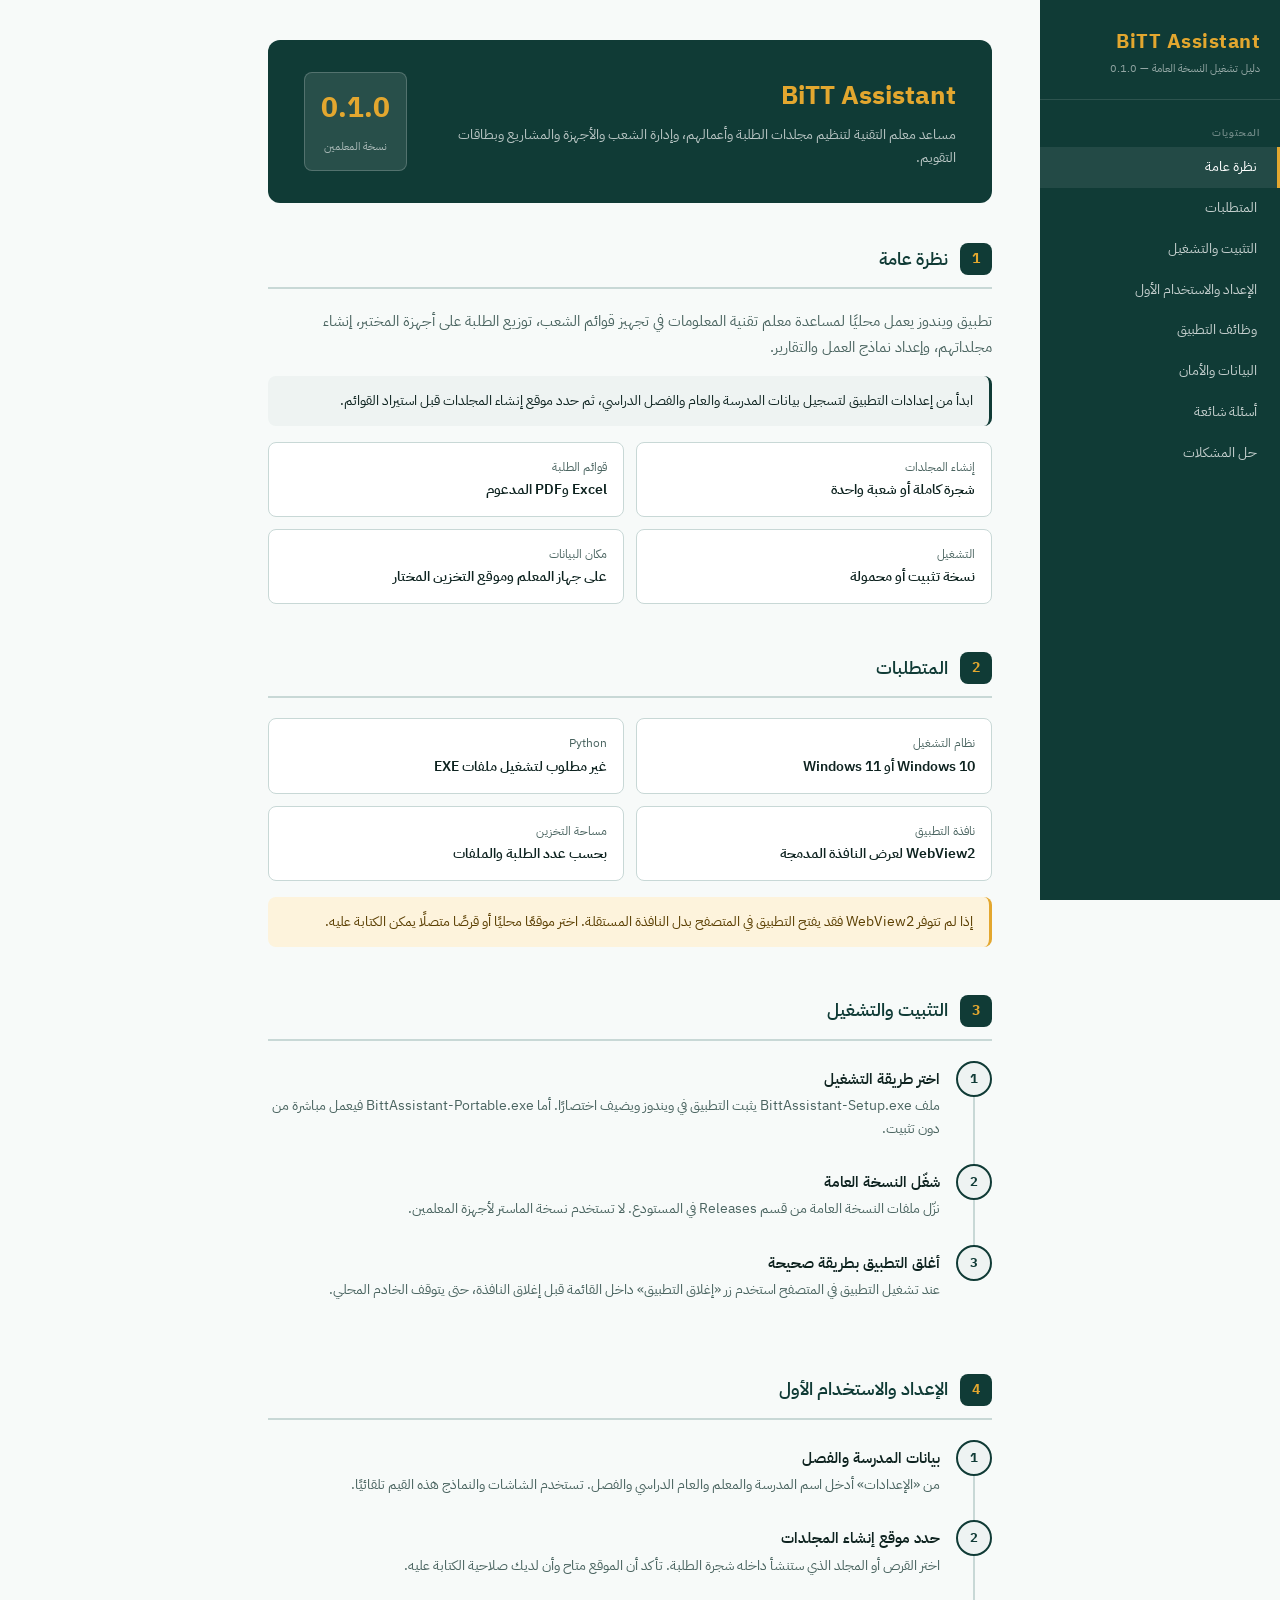
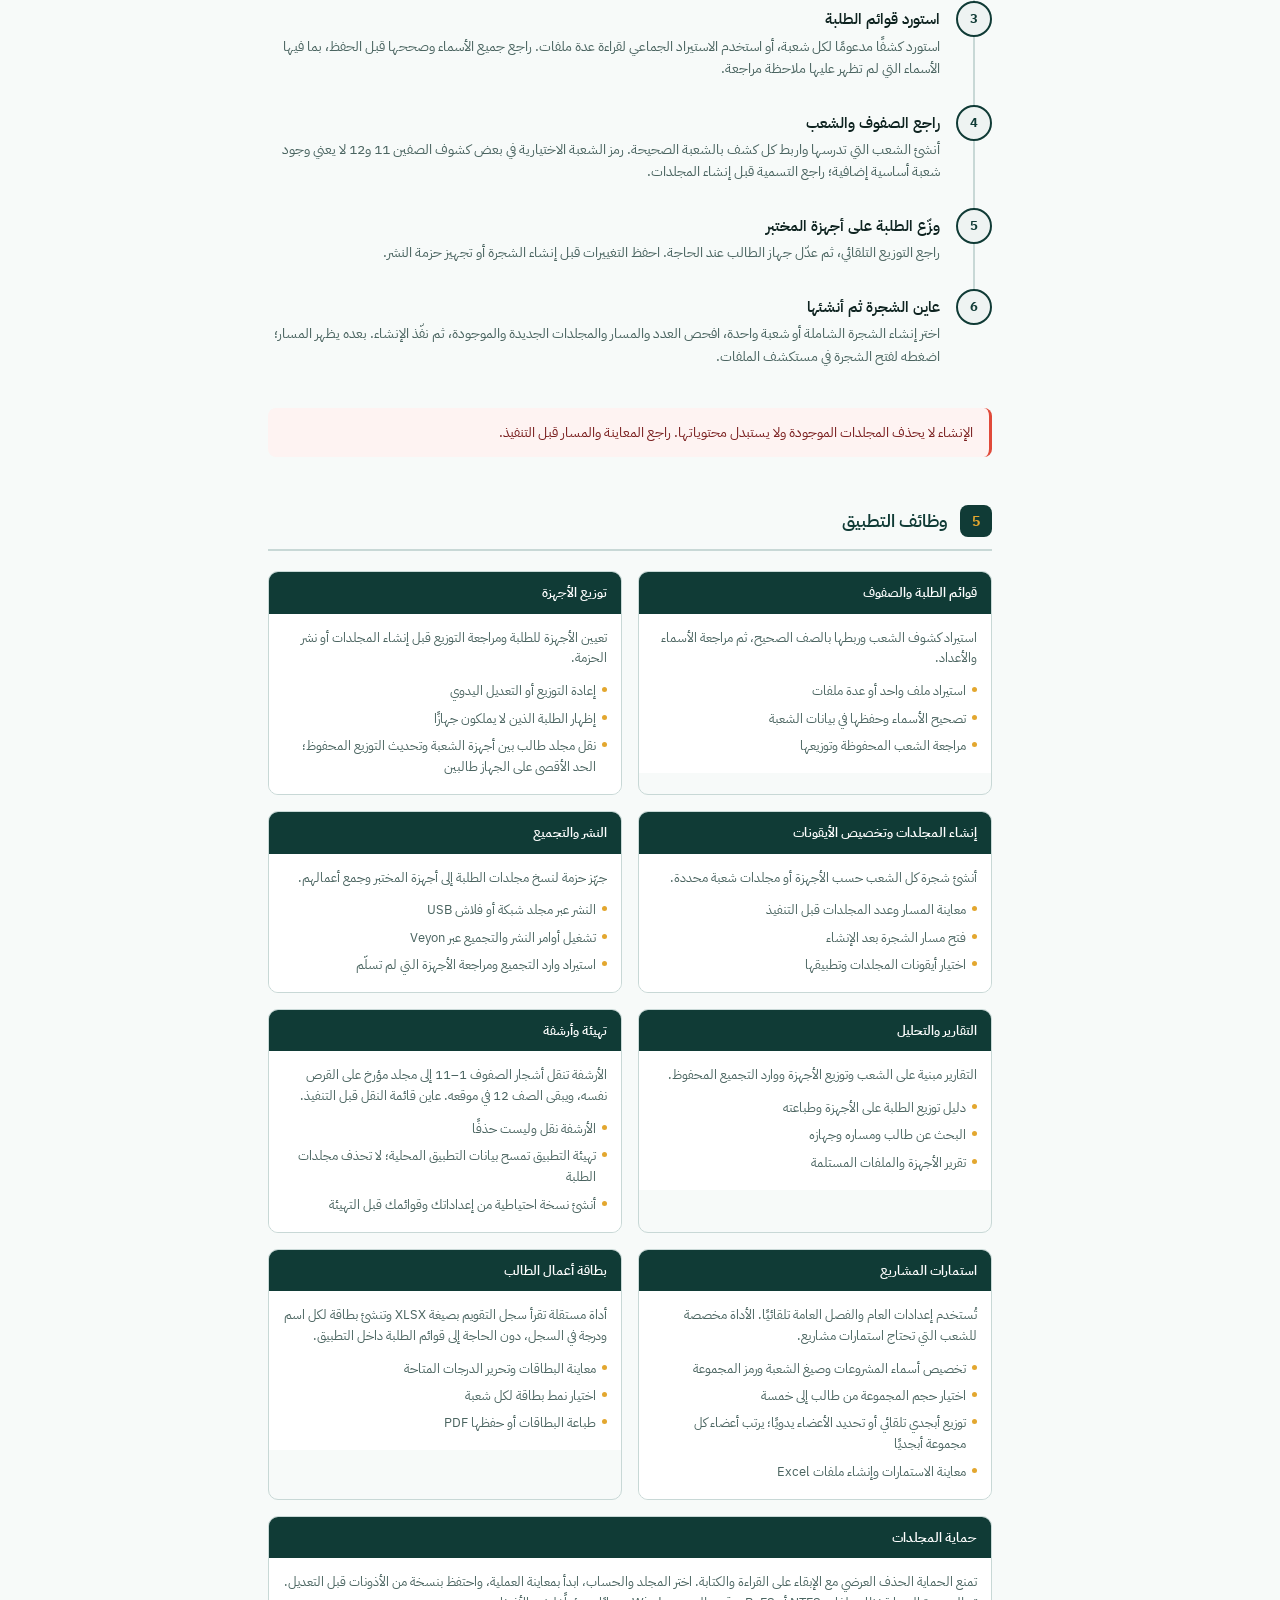
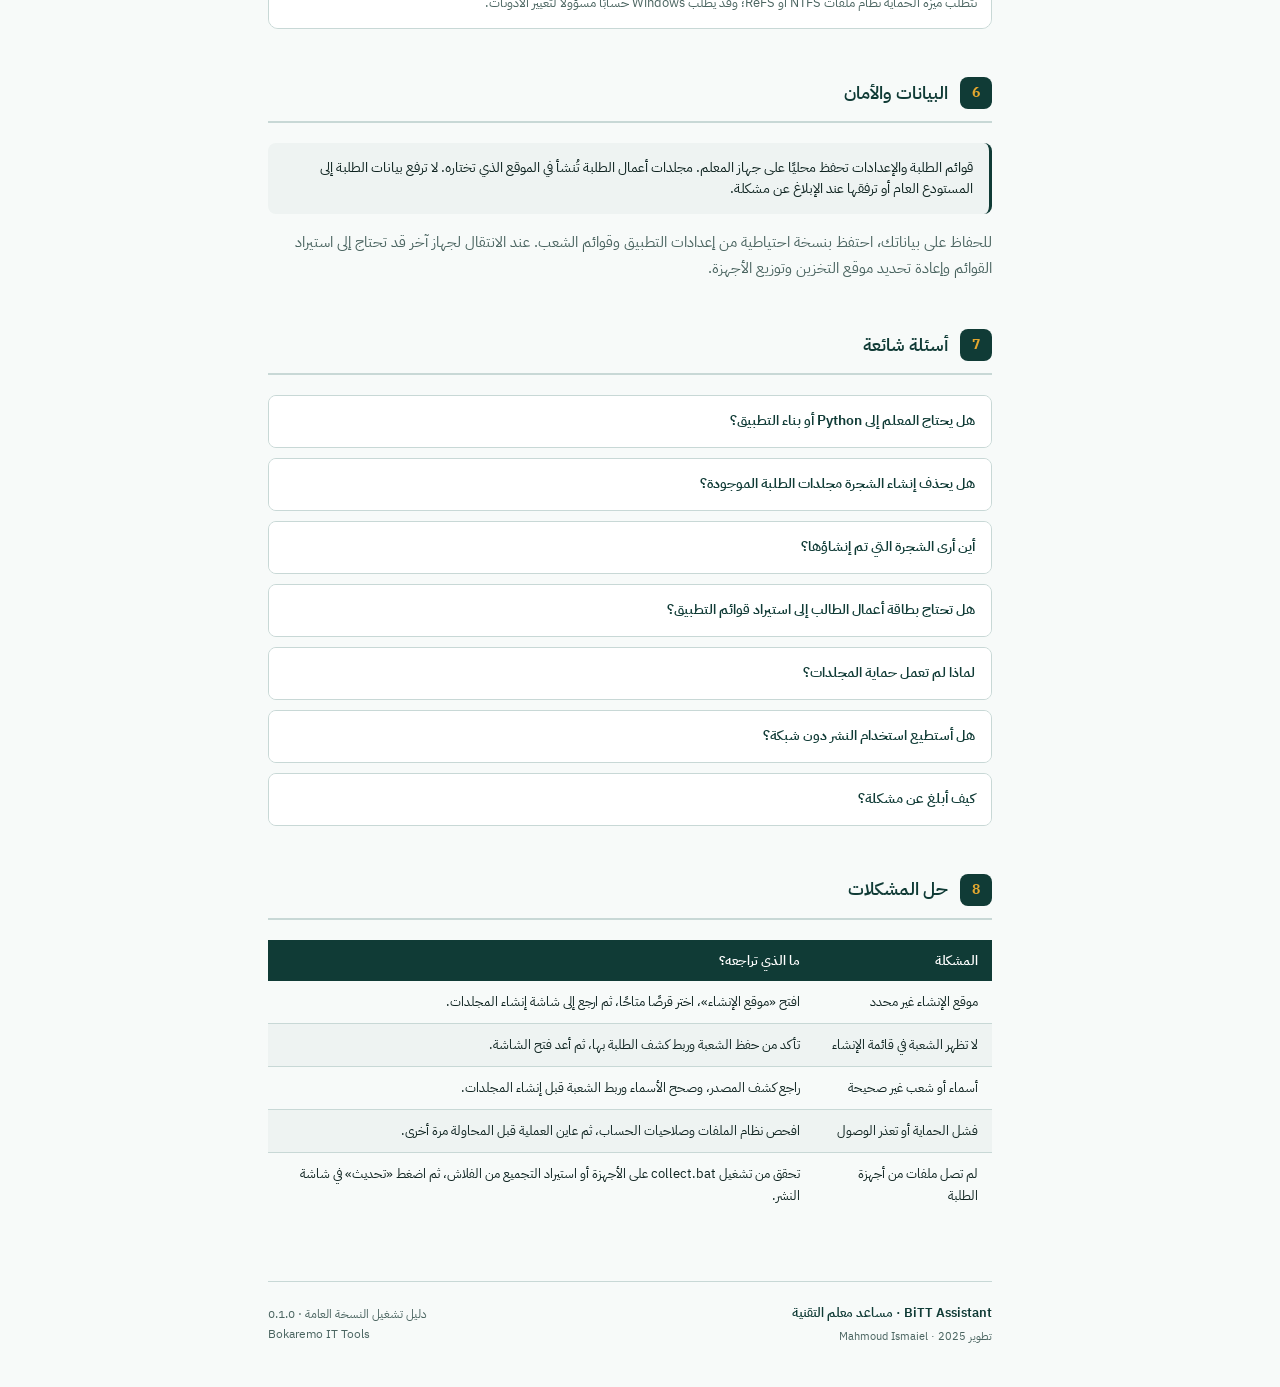
==== index.html @ 94a295fc "Add files via upload" ====
<!DOCTYPE html>
<html lang="ar" dir="rtl">
<head>
<meta charset="UTF-8">
<meta name="viewport" content="width=device-width, initial-scale=1.0">
<title>دليل تشغيل BiTT Assistant</title>
<link rel="preconnect" href="https://fonts.googleapis.com">
<link href="https://fonts.googleapis.com/css2?family=IBM+Plex+Sans+Arabic:wght@300;400;500;600;700&display=swap" rel="stylesheet">
<style>
  :root {
    --green: #103B36;
    --gold: #E3A72F;
    --green-light: #1a5249;
    --green-muted: #5A7872;
    --green-bg: #EEF3F2;
    --gold-light: #FDF3DC;
    --white: #FFFFFF;
    --text: #0E2320;
    --text-muted: #4A6460;
    --border: #C8D8D6;
  }

  * { box-sizing: border-box; margin: 0; padding: 0; }

  body {
    font-family: 'IBM Plex Sans Arabic', sans-serif;
    background: #F7FAF9;
    color: var(--text);
    font-size: 15px;
    line-height: 1.7;
  }

  /* ── PRINT ── */
  @media print {
    .sidebar { display: none; }
    .main { margin: 0; padding: 20px; }
    .section { page-break-inside: avoid; }
    a { color: inherit; text-decoration: none; }
  }

  /* ── LAYOUT ── */
  .layout {
    display: grid;
    grid-template-columns: 240px 1fr;
    min-height: 100vh;
  }

  /* ── SIDEBAR ── */
  .sidebar {
    background: var(--green);
    color: var(--white);
    position: sticky;
    top: 0;
    height: 100vh;
    overflow-y: auto;
    padding: 0 0 32px;
  }

  .sidebar-brand {
    padding: 24px 20px 20px;
    border-bottom: 1px solid rgba(255,255,255,0.12);
    margin-bottom: 8px;
  }

  .brand-name {
    font-size: 20px;
    font-weight: 700;
    color: var(--gold);
    letter-spacing: 0.5px;
  }

  .brand-sub {
    font-size: 11px;
    color: rgba(255,255,255,0.55);
    margin-top: 2px;
  }

  .nav-section-label {
    font-size: 10px;
    font-weight: 600;
    color: rgba(255,255,255,0.4);
    text-transform: uppercase;
    letter-spacing: 0.8px;
    padding: 16px 20px 6px;
  }

  .nav-link {
    display: flex;
    align-items: center;
    gap: 10px;
    padding: 9px 20px;
    color: rgba(255,255,255,0.75);
    text-decoration: none;
    font-size: 13.5px;
    transition: background 0.15s, color 0.15s;
    border-right: 3px solid transparent;
  }

  .nav-link:hover, .nav-link.active {
    background: rgba(255,255,255,0.08);
    color: var(--white);
    border-right-color: var(--gold);
  }

  .nav-link svg { opacity: 0.7; flex-shrink: 0; }
  .nav-link:hover svg, .nav-link.active svg { opacity: 1; }

  /* ── MAIN ── */
  .main {
    padding: 40px 48px;
    max-width: 820px;
  }

  /* ── HERO ── */
  .hero {
    background: var(--green);
    border-radius: 12px;
    padding: 32px 36px;
    color: var(--white);
    margin-bottom: 40px;
    display: grid;
    grid-template-columns: 1fr auto;
    gap: 24px;
    align-items: center;
  }

  .hero-title {
    font-size: 26px;
    font-weight: 700;
    color: var(--gold);
    margin-bottom: 6px;
  }

  .hero-sub {
    font-size: 14px;
    color: rgba(255,255,255,0.7);
    line-height: 1.6;
  }

  .hero-badge {
    background: rgba(255,255,255,0.1);
    border: 1px solid rgba(255,255,255,0.2);
    border-radius: 8px;
    padding: 12px 16px;
    text-align: center;
    white-space: nowrap;
  }

  .hero-badge-num {
    font-size: 28px;
    font-weight: 700;
    color: var(--gold);
    display: block;
  }

  .hero-badge-label {
    font-size: 11px;
    color: rgba(255,255,255,0.6);
  }

  /* ── SECTION ── */
  .section {
    margin-bottom: 48px;
  }

  .section-header {
    display: flex;
    align-items: center;
    gap: 12px;
    margin-bottom: 20px;
    padding-bottom: 12px;
    border-bottom: 2px solid var(--border);
  }

  .section-num {
    width: 32px;
    height: 32px;
    border-radius: 8px;
    background: var(--green);
    color: var(--gold);
    font-size: 14px;
    font-weight: 700;
    display: flex;
    align-items: center;
    justify-content: center;
    flex-shrink: 0;
  }

  .section-title {
    font-size: 18px;
    font-weight: 600;
    color: var(--green);
  }

  /* ── STEPS ── */
  .steps {
    display: flex;
    flex-direction: column;
    gap: 0;
  }

  .step {
    display: grid;
    grid-template-columns: 36px 1fr;
    gap: 0 16px;
    position: relative;
  }

  .step:not(:last-child) .step-line::after {
    content: '';
    position: absolute;
    top: 36px;
    right: 17px;
    width: 2px;
    height: calc(100% - 12px);
    background: var(--border);
  }

  .step-dot {
    width: 36px;
    height: 36px;
    border-radius: 50%;
    background: var(--green-bg);
    border: 2px solid var(--green);
    display: flex;
    align-items: center;
    justify-content: center;
    font-size: 13px;
    font-weight: 700;
    color: var(--green);
    flex-shrink: 0;
    position: relative;
    z-index: 1;
  }

  .step-line {
    position: relative;
  }

  .step-body {
    padding: 6px 0 24px;
  }

  .step-title {
    font-weight: 600;
    font-size: 14.5px;
    color: var(--text);
    margin-bottom: 4px;
  }

  .step-desc {
    font-size: 13.5px;
    color: var(--text-muted);
    line-height: 1.65;
  }

  /* ── NOTE / WARNING / TIP ── */
  .callout {
    display: flex;
    gap: 12px;
    padding: 14px 16px;
    border-radius: 8px;
    margin: 16px 0;
    font-size: 13.5px;
    line-height: 1.6;
  }

  .callout-tip {
    background: var(--gold-light);
    border-right: 3px solid var(--gold);
    color: #5a3e00;
  }

  .callout-warn {
    background: #FEF3F2;
    border-right: 3px solid #E04A3A;
    color: #7a1f1f;
  }

  .callout-info {
    background: var(--green-bg);
    border-right: 3px solid var(--green);
    color: var(--text);
  }

  .callout svg { flex-shrink: 0; margin-top: 2px; }

  /* ── SCREENS ── */
  .screens-grid {
    display: grid;
    grid-template-columns: 1fr 1fr;
    gap: 16px;
  }

  .screen-card {
    border: 1px solid var(--border);
    border-radius: 10px;
    overflow: hidden;
  }

  .screen-header {
    background: var(--green);
    padding: 10px 14px;
    display: flex;
    align-items: center;
    gap: 8px;
  }

  .screen-header-title {
    color: var(--white);
    font-size: 12.5px;
    font-weight: 600;
  }

  .screen-header svg { color: var(--gold); flex-shrink: 0; }

  .screen-body {
    padding: 14px;
    background: var(--white);
  }

  .screen-body p {
    font-size: 13px;
    color: var(--text-muted);
    line-height: 1.6;
  }

  .screen-body ul {
    list-style: none;
    padding: 0;
    margin-top: 8px;
  }

  .screen-body ul li {
    font-size: 12.5px;
    color: var(--text-muted);
    padding: 3px 0;
    display: flex;
    align-items: flex-start;
    gap: 6px;
  }

  .screen-body ul li::before {
    content: '';
    width: 5px;
    height: 5px;
    border-radius: 50%;
    background: var(--gold);
    flex-shrink: 0;
    margin-top: 7px;
  }

  /* ── REQUIREMENTS TABLE ── */
  .req-grid {
    display: grid;
    grid-template-columns: 1fr 1fr;
    gap: 12px;
  }

  .req-item {
    background: var(--white);
    border: 1px solid var(--border);
    border-radius: 8px;
    padding: 14px 16px;
    display: flex;
    gap: 12px;
    align-items: flex-start;
  }

  .req-icon {
    width: 36px;
    height: 36px;
    border-radius: 8px;
    background: var(--green-bg);
    display: flex;
    align-items: center;
    justify-content: center;
    flex-shrink: 0;
  }

  .req-icon svg { color: var(--green); }

  .req-label {
    font-size: 12px;
    color: var(--text-muted);
    margin-bottom: 2px;
  }

  .req-value {
    font-size: 13.5px;
    font-weight: 600;
    color: var(--text);
  }

  /* ── FAQ ── */
  .faq-item {
    border: 1px solid var(--border);
    border-radius: 8px;
    margin-bottom: 10px;
    overflow: hidden;
  }

  .faq-q {
    padding: 14px 16px;
    background: var(--white);
    font-weight: 600;
    font-size: 13.5px;
    color: var(--green);
    cursor: pointer;
    display: flex;
    align-items: center;
    justify-content: space-between;
    gap: 12px;
  }

  .faq-q:hover { background: var(--green-bg); }

  .faq-a {
    padding: 12px 16px 14px;
    background: var(--green-bg);
    font-size: 13px;
    color: var(--text-muted);
    line-height: 1.65;
    display: none;
  }

  .faq-item.open .faq-a { display: block; }

  .faq-item.open .faq-arrow { transform: rotate(90deg); }

  .faq-arrow {
    color: var(--green-muted);
    transition: transform 0.2s;
    flex-shrink: 0;
  }

  /* ── ERRORS TABLE ── */
  .errors-table {
    width: 100%;
    border-collapse: collapse;
    font-size: 13px;
  }

  .errors-table th {
    background: var(--green);
    color: var(--white);
    padding: 10px 14px;
    text-align: right;
    font-weight: 600;
    font-size: 12.5px;
  }

  .errors-table td {
    padding: 10px 14px;
    border-bottom: 1px solid var(--border);
    vertical-align: top;
  }

  .errors-table tr:last-child td { border-bottom: none; }
  .errors-table tr:nth-child(even) td { background: var(--green-bg); }

  .err-code {
    font-family: monospace;
    font-size: 12px;
    color: #c0392b;
    background: #fef0ee;
    padding: 2px 6px;
    border-radius: 4px;
    white-space: nowrap;
  }

  /* ── FOOTER ── */
  .page-footer {
    margin-top: 64px;
    padding-top: 20px;
    border-top: 1px solid var(--border);
    display: flex;
    align-items: center;
    justify-content: space-between;
    gap: 16px;
  }

  .footer-brand {
    font-size: 13px;
    font-weight: 600;
    color: var(--green);
  }

  .footer-meta {
    font-size: 11.5px;
    color: var(--text-muted);
    text-align: left;
  }

  /* ── RESPONSIVE ── */
  @media (max-width: 860px) {
    .layout { grid-template-columns: 1fr; }
    .sidebar { position: static; height: auto; }
    .main { padding: 24px 20px; }
    .screens-grid { grid-template-columns: 1fr; }
    .req-grid { grid-template-columns: 1fr; }
    .hero { grid-template-columns: 1fr; }
  }
</style>
<meta name="description" content="دليل معلم التقنية لتنظيم قوائم الطلبة ومجلداتهم وأعمالهم عبر BiTT Assistant.">
<meta property="og:type" content="website">
<meta property="og:title" content="BiTT Assistant | مساعد معلم التقنية">
<meta property="og:description" content="دليل المعلم التفاعلي لتجهيز القوائم والأجهزة ومجلدات الطلبة والتقارير.">
<meta property="og:url" content="https://bokaremo.github.io/BiTT-Assistant/">
<meta property="og:image" content="https://bokaremo.github.io/BiTT-Assistant/social-preview.jpg">
<meta property="og:image:width" content="1774">
<meta property="og:image:height" content="887">
<meta name="twitter:card" content="summary_large_image">
<meta name="twitter:title" content="BiTT Assistant | مساعد معلم التقنية">
<meta name="twitter:description" content="دليل المعلم التفاعلي لتجهيز القوائم والأجهزة ومجلدات الطلبة والتقارير.">
<meta name="twitter:image" content="https://bokaremo.github.io/BiTT-Assistant/social-preview.jpg">
</head>
<body>
<div class="layout">
  <aside class="sidebar">
    <div class="sidebar-brand">
      <div class="brand-name">BiTT Assistant</div>
      <div class="brand-sub">دليل تشغيل النسخة العامة — 0.1.0</div>
    </div>
    <div class="nav-section-label">المحتويات</div>
    <a class="nav-link active" href="#overview">نظرة عامة</a>
    <a class="nav-link" href="#requirements">المتطلبات</a>
    <a class="nav-link" href="#install">التثبيت والتشغيل</a>
    <a class="nav-link" href="#first-use">الإعداد والاستخدام الأول</a>
    <a class="nav-link" href="#screens">وظائف التطبيق</a>
    <a class="nav-link" href="#privacy">البيانات والأمان</a>
    <a class="nav-link" href="#faq">أسئلة شائعة</a>
    <a class="nav-link" href="#errors">حل المشكلات</a>
  </aside>
  <main class="main">
    <div class="hero">
      <div>
        <div class="hero-title">BiTT Assistant</div>
        <div class="hero-sub">مساعد معلم التقنية لتنظيم مجلدات الطلبة وأعمالهم، وإدارة الشعب والأجهزة والمشاريع وبطاقات التقويم.</div>
      </div>
      <div class="hero-badge"><span class="hero-badge-num">0.1.0</span><span class="hero-badge-label">نسخة المعلمين</span></div>
    </div>

    <section class="section" id="overview">
      <div class="section-header"><div class="section-num">1</div><h2 class="section-title">نظرة عامة</h2></div>
      <p style="color:var(--text-muted);margin-bottom:14px">تطبيق ويندوز يعمل محليًا لمساعدة معلم تقنية المعلومات في تجهيز قوائم الشعب، توزيع الطلبة على أجهزة المختبر، إنشاء مجلداتهم، وإعداد نماذج العمل والتقارير.</p>
      <div class="callout callout-info"><span>ابدأ من إعدادات التطبيق لتسجيل بيانات المدرسة والعام والفصل الدراسي، ثم حدد موقع إنشاء المجلدات قبل استيراد القوائم.</span></div>
      <div class="req-grid">
        <div class="req-item"><div><div class="req-label">إنشاء المجلدات</div><div class="req-value">شجرة كاملة أو شعبة واحدة</div></div></div>
        <div class="req-item"><div><div class="req-label">قوائم الطلبة</div><div class="req-value">Excel وPDF المدعوم</div></div></div>
        <div class="req-item"><div><div class="req-label">التشغيل</div><div class="req-value">نسخة تثبيت أو محمولة</div></div></div>
        <div class="req-item"><div><div class="req-label">مكان البيانات</div><div class="req-value">على جهاز المعلم وموقع التخزين المختار</div></div></div>
      </div>
    </section>

    <section class="section" id="requirements">
      <div class="section-header"><div class="section-num">2</div><h2 class="section-title">المتطلبات</h2></div>
      <div class="req-grid">
        <div class="req-item"><div><div class="req-label">نظام التشغيل</div><div class="req-value">Windows 10 أو Windows 11</div></div></div>
        <div class="req-item"><div><div class="req-label">Python</div><div class="req-value">غير مطلوب لتشغيل ملفات EXE</div></div></div>
        <div class="req-item"><div><div class="req-label">نافذة التطبيق</div><div class="req-value">WebView2 لعرض النافذة المدمجة</div></div></div>
        <div class="req-item"><div><div class="req-label">مساحة التخزين</div><div class="req-value">بحسب عدد الطلبة والملفات</div></div></div>
      </div>
      <div class="callout callout-tip"><span>إذا لم تتوفر WebView2 فقد يفتح التطبيق في المتصفح بدل النافذة المستقلة. اختر موقعًا محليًا أو قرصًا متصلًا يمكن الكتابة عليه.</span></div>
    </section>

    <section class="section" id="install">
      <div class="section-header"><div class="section-num">3</div><h2 class="section-title">التثبيت والتشغيل</h2></div>
      <div class="steps">
        <div class="step"><div class="step-line"><div class="step-dot">1</div></div><div class="step-body"><div class="step-title">اختر طريقة التشغيل</div><div class="step-desc">ملف BittAssistant-Setup.exe يثبت التطبيق في ويندوز ويضيف اختصارًا. أما BittAssistant-Portable.exe فيعمل مباشرة من دون تثبيت.</div></div></div>
        <div class="step"><div class="step-line"><div class="step-dot">2</div></div><div class="step-body"><div class="step-title">شغّل النسخة العامة</div><div class="step-desc">نزّل ملفات النسخة العامة من قسم Releases في المستودع. لا تستخدم نسخة الماستر لأجهزة المعلمين.</div></div></div>
        <div class="step"><div class="step-line"><div class="step-dot">3</div></div><div class="step-body"><div class="step-title">أغلق التطبيق بطريقة صحيحة</div><div class="step-desc">عند تشغيل التطبيق في المتصفح استخدم زر «إغلاق التطبيق» داخل القائمة قبل إغلاق النافذة، حتى يتوقف الخادم المحلي.</div></div></div>
      </div>
    </section>

    <section class="section" id="first-use">
      <div class="section-header"><div class="section-num">4</div><h2 class="section-title">الإعداد والاستخدام الأول</h2></div>
      <div class="steps">
        <div class="step"><div class="step-line"><div class="step-dot">1</div></div><div class="step-body"><div class="step-title">بيانات المدرسة والفصل</div><div class="step-desc">من «الإعدادات» أدخل اسم المدرسة والمعلم والعام الدراسي والفصل. تستخدم الشاشات والنماذج هذه القيم تلقائيًا.</div></div></div>
        <div class="step"><div class="step-line"><div class="step-dot">2</div></div><div class="step-body"><div class="step-title">حدد موقع إنشاء المجلدات</div><div class="step-desc">اختر القرص أو المجلد الذي ستنشأ داخله شجرة الطلبة. تأكد أن الموقع متاح وأن لديك صلاحية الكتابة عليه.</div></div></div>
        <div class="step"><div class="step-line"><div class="step-dot">3</div></div><div class="step-body"><div class="step-title">استورد قوائم الطلبة</div><div class="step-desc">استورد كشفًا مدعومًا لكل شعبة، أو استخدم الاستيراد الجماعي لقراءة عدة ملفات. راجع جميع الأسماء وصححها قبل الحفظ، بما فيها الأسماء التي لم تظهر عليها ملاحظة مراجعة.</div></div></div>
        <div class="step"><div class="step-line"><div class="step-dot">4</div></div><div class="step-body"><div class="step-title">راجع الصفوف والشعب</div><div class="step-desc">أنشئ الشعب التي تدرسها واربط كل كشف بالشعبة الصحيحة. رمز الشعبة الاختيارية في بعض كشوف الصفين 11 و12 لا يعني وجود شعبة أساسية إضافية؛ راجع التسمية قبل إنشاء المجلدات.</div></div></div>
        <div class="step"><div class="step-line"><div class="step-dot">5</div></div><div class="step-body"><div class="step-title">وزّع الطلبة على أجهزة المختبر</div><div class="step-desc">راجع التوزيع التلقائي، ثم عدّل جهاز الطالب عند الحاجة. احفظ التغييرات قبل إنشاء الشجرة أو تجهيز حزمة النشر.</div></div></div>
        <div class="step"><div class="step-line"><div class="step-dot">6</div></div><div class="step-body"><div class="step-title">عاين الشجرة ثم أنشئها</div><div class="step-desc">اختر إنشاء الشجرة الشاملة أو شعبة واحدة، افحص العدد والمسار والمجلدات الجديدة والموجودة، ثم نفّذ الإنشاء. بعده يظهر المسار؛ اضغطه لفتح الشجرة في مستكشف الملفات.</div></div></div>
      </div>
      <div class="callout callout-warn"><span>الإنشاء لا يحذف المجلدات الموجودة ولا يستبدل محتوياتها. راجع المعاينة والمسار قبل التنفيذ.</span></div>
    </section>

    <section class="section" id="screens">
      <div class="section-header"><div class="section-num">5</div><h2 class="section-title">وظائف التطبيق</h2></div>
      <div class="screens-grid">
        <div class="screen-card"><div class="screen-header"><span class="screen-header-title">قوائم الطلبة والصفوف</span></div><div class="screen-body"><p>استيراد كشوف الشعب وربطها بالصف الصحيح، ثم مراجعة الأسماء والأعداد.</p><ul><li>استيراد ملف واحد أو عدة ملفات</li><li>تصحيح الأسماء وحفظها في بيانات الشعبة</li><li>مراجعة الشعب المحفوظة وتوزيعها</li></ul></div></div>
        <div class="screen-card"><div class="screen-header"><span class="screen-header-title">توزيع الأجهزة</span></div><div class="screen-body"><p>تعيين الأجهزة للطلبة ومراجعة التوزيع قبل إنشاء المجلدات أو نشر الحزمة.</p><ul><li>إعادة التوزيع أو التعديل اليدوي</li><li>إظهار الطلبة الذين لا يملكون جهازًا</li><li>نقل مجلد طالب بين أجهزة الشعبة وتحديث التوزيع المحفوظ؛ الحد الأقصى على الجهاز طالبين</li></ul></div></div>
        <div class="screen-card"><div class="screen-header"><span class="screen-header-title">إنشاء المجلدات وتخصيص الأيقونات</span></div><div class="screen-body"><p>أنشئ شجرة كل الشعب حسب الأجهزة أو مجلدات شعبة محددة.</p><ul><li>معاينة المسار وعدد المجلدات قبل التنفيذ</li><li>فتح مسار الشجرة بعد الإنشاء</li><li>اختيار أيقونات المجلدات وتطبيقها</li></ul></div></div>
        <div class="screen-card"><div class="screen-header"><span class="screen-header-title">النشر والتجميع</span></div><div class="screen-body"><p>جهّز حزمة لنسخ مجلدات الطلبة إلى أجهزة المختبر وجمع أعمالهم.</p><ul><li>النشر عبر مجلد شبكة أو فلاش USB</li><li>تشغيل أوامر النشر والتجميع عبر Veyon</li><li>استيراد وارد التجميع ومراجعة الأجهزة التي لم تسلّم</li></ul></div></div>
        <div class="screen-card"><div class="screen-header"><span class="screen-header-title">التقارير والتحليل</span></div><div class="screen-body"><p>التقارير مبنية على الشعب وتوزيع الأجهزة ووارد التجميع المحفوظ.</p><ul><li>دليل توزيع الطلبة على الأجهزة وطباعته</li><li>البحث عن طالب ومساره وجهازه</li><li>تقرير الأجهزة والملفات المستلمة</li></ul></div></div>
        <div class="screen-card"><div class="screen-header"><span class="screen-header-title">تهيئة وأرشفة</span></div><div class="screen-body"><p>الأرشفة تنقل أشجار الصفوف 1–11 إلى مجلد مؤرخ على القرص نفسه، ويبقى الصف 12 في موقعه. عاين قائمة النقل قبل التنفيذ.</p><ul><li>الأرشفة نقل وليست حذفًا</li><li>تهيئة التطبيق تمسح بيانات التطبيق المحلية؛ لا تحذف مجلدات الطلبة</li><li>أنشئ نسخة احتياطية من إعداداتك وقوائمك قبل التهيئة</li></ul></div></div>
        <div class="screen-card"><div class="screen-header"><span class="screen-header-title">استمارات المشاريع</span></div><div class="screen-body"><p>تُستخدم إعدادات العام والفصل العامة تلقائيًا. الأداة مخصصة للشعب التي تحتاج استمارات مشاريع.</p><ul><li>تخصيص أسماء المشروعات وصيغ الشعبة ورمز المجموعة</li><li>اختيار حجم المجموعة من طالب إلى خمسة</li><li>توزيع أبجدي تلقائي أو تحديد الأعضاء يدويًا؛ يرتب أعضاء كل مجموعة أبجديًا</li><li>معاينة الاستمارات وإنشاء ملفات Excel</li></ul></div></div>
        <div class="screen-card"><div class="screen-header"><span class="screen-header-title">بطاقة أعمال الطالب</span></div><div class="screen-body"><p>أداة مستقلة تقرأ سجل التقويم بصيغة XLSX وتنشئ بطاقة لكل اسم ودرجة في السجل، دون الحاجة إلى قوائم الطلبة داخل التطبيق.</p><ul><li>معاينة البطاقات وتحرير الدرجات المتاحة</li><li>اختيار نمط بطاقة لكل شعبة</li><li>طباعة البطاقات أو حفظها PDF</li></ul></div></div>
        <div class="screen-card" style="grid-column:1/-1"><div class="screen-header"><span class="screen-header-title">حماية المجلدات</span></div><div class="screen-body"><p>تمنع الحماية الحذف العرضي مع الإبقاء على القراءة والكتابة. اختر المجلد والحساب، ابدأ بمعاينة العملية، واحتفظ بنسخة من الأذونات قبل التعديل. تتطلب ميزة الحماية نظام ملفات NTFS أو ReFS؛ وقد يطلب Windows حسابًا مسؤولًا لتغيير الأذونات.</p></div></div>
      </div>
    </section>

    <section class="section" id="privacy">
      <div class="section-header"><div class="section-num">6</div><h2 class="section-title">البيانات والأمان</h2></div>
      <div class="callout callout-info"><span>قوائم الطلبة والإعدادات تحفظ محليًا على جهاز المعلم. مجلدات أعمال الطلبة تُنشأ في الموقع الذي تختاره. لا ترفع بيانات الطلبة إلى المستودع العام أو ترفقها عند الإبلاغ عن مشكلة.</span></div>
      <p style="color:var(--text-muted);margin-top:12px">للحفاظ على بياناتك، احتفظ بنسخة احتياطية من إعدادات التطبيق وقوائم الشعب. عند الانتقال لجهاز آخر قد تحتاج إلى استيراد القوائم وإعادة تحديد موقع التخزين وتوزيع الأجهزة.</p>
    </section>

    <section class="section" id="faq">
      <div class="section-header"><div class="section-num">7</div><h2 class="section-title">أسئلة شائعة</h2></div>
      <div class="faq-item" onclick="this.classList.toggle('open')"><div class="faq-q">هل يحتاج المعلم إلى Python أو بناء التطبيق؟</div><div class="faq-a">لا. نزّل ملف التثبيت أو النسخة المحمولة من Releases وشغّله مباشرة. خطوات البناء للمطورين فقط.</div></div>
      <div class="faq-item" onclick="this.classList.toggle('open')"><div class="faq-q">هل يحذف إنشاء الشجرة مجلدات الطلبة الموجودة؟</div><div class="faq-a">لا. الإنشاء يضيف المجلدات الناقصة ولا يحذف أو يستبدل محتويات المجلد الموجود.</div></div>
      <div class="faq-item" onclick="this.classList.toggle('open')"><div class="faq-q">أين أرى الشجرة التي تم إنشاؤها؟</div><div class="faq-a">يظهر مسار الشجرة في شاشة الإنشاء بعد اكتمال العملية. اضغط المسار لفتحه في مستكشف الملفات.</div></div>
      <div class="faq-item" onclick="this.classList.toggle('open')"><div class="faq-q">هل تحتاج بطاقة أعمال الطالب إلى استيراد قوائم التطبيق؟</div><div class="faq-a">لا. تستورد الأداة سجل التقويم XLSX وتستخرج البطاقات من الأسماء والدرجات الموجودة فيه مباشرةً.</div></div>
      <div class="faq-item" onclick="this.classList.toggle('open')"><div class="faq-q">لماذا لم تعمل حماية المجلدات؟</div><div class="faq-a">تحقق من أن القرص NTFS أو ReFS وأن حساب Windows يملك صلاحية تعديل الأذونات. راجع معاينة الحماية وسجل نسخ الأذونات، واستخدم حسابًا مسؤولًا إذا طلب Windows ذلك.</div></div>
      <div class="faq-item" onclick="this.classList.toggle('open')"><div class="faq-q">هل أستطيع استخدام النشر دون شبكة؟</div><div class="faq-a">نعم. أنشئ حزمة USB من شاشة النشر والتجميع، وشغّل ملفات النشر والتجميع من الفلاش وفق التعليمات المعروضة داخل التطبيق.</div></div>
      <div class="faq-item" onclick="this.classList.toggle('open')"><div class="faq-q">كيف أبلغ عن مشكلة؟</div><div class="faq-a">استخدم «تواصل المطور» داخل التطبيق، واكتب الخطوات التي أدت للمشكلة وأرفق لقطة شاشة بعد إخفاء أسماء الطلبة أو أي معلومات شخصية غير لازمة. البريد: mahmoud.isma3el@gmail.com.</div></div>
    </section>

    <section class="section" id="errors">
      <div class="section-header"><div class="section-num">8</div><h2 class="section-title">حل المشكلات</h2></div>
      <table class="errors-table"><thead><tr><th>المشكلة</th><th>ما الذي تراجعه؟</th></tr></thead><tbody>
        <tr><td>موقع الإنشاء غير محدد</td><td>افتح «موقع الإنشاء»، اختر قرصًا متاحًا، ثم ارجع إلى شاشة إنشاء المجلدات.</td></tr>
        <tr><td>لا تظهر الشعبة في قائمة الإنشاء</td><td>تأكد من حفظ الشعبة وربط كشف الطلبة بها، ثم أعد فتح الشاشة.</td></tr>
        <tr><td>أسماء أو شعب غير صحيحة</td><td>راجع كشف المصدر، وصحح الأسماء وربط الشعبة قبل إنشاء المجلدات.</td></tr>
        <tr><td>فشل الحماية أو تعذر الوصول</td><td>افحص نظام الملفات وصلاحيات الحساب، ثم عاين العملية قبل المحاولة مرة أخرى.</td></tr>
        <tr><td>لم تصل ملفات من أجهزة الطلبة</td><td>تحقق من تشغيل collect.bat على الأجهزة أو استيراد التجميع من الفلاش، ثم اضغط «تحديث» في شاشة النشر.</td></tr>
      </tbody></table>
    </section>

    <footer class="page-footer">
      <div><div class="footer-brand">BiTT Assistant · مساعد معلم التقنية</div><div style="font-size:11px;color:var(--text-muted);margin-top:4px">تطوير Mahmoud Ismaiel · 2025</div></div>
      <div class="footer-meta">دليل تشغيل النسخة العامة · 0.1.0<br>Bokaremo IT Tools</div>
    </footer>
  </main>
</div>
<script>
  const sections=document.querySelectorAll('.section[id]');
  const navLinks=document.querySelectorAll('.nav-link');
  const observer=new IntersectionObserver((entries)=>{entries.forEach(entry=>{if(entry.isIntersecting){navLinks.forEach(l=>l.classList.remove('active'));const active=document.querySelector(`.nav-link[href="#${entry.target.id}"]`);if(active)active.classList.add('active');}});},{rootMargin:'-20% 0px -70% 0px'});
  sections.forEach(s=>observer.observe(s));
</script>
</body>
</html>
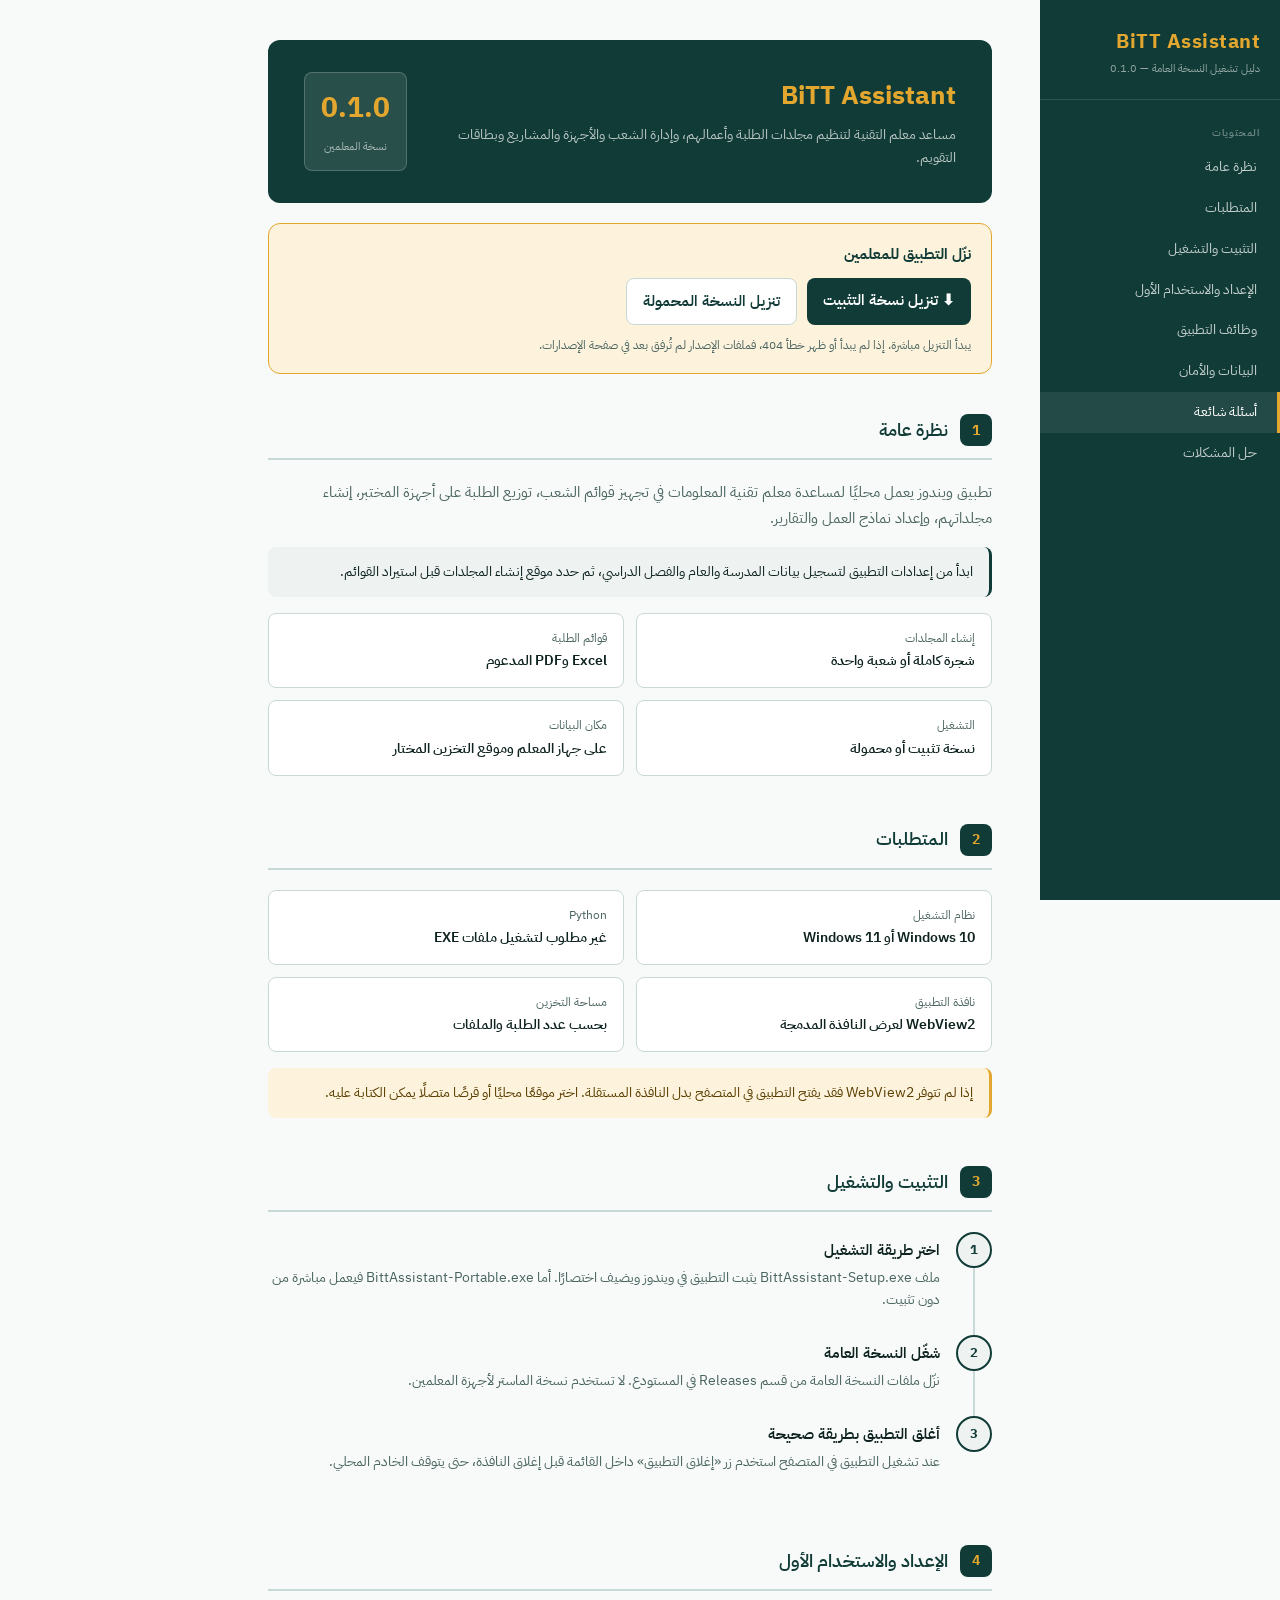
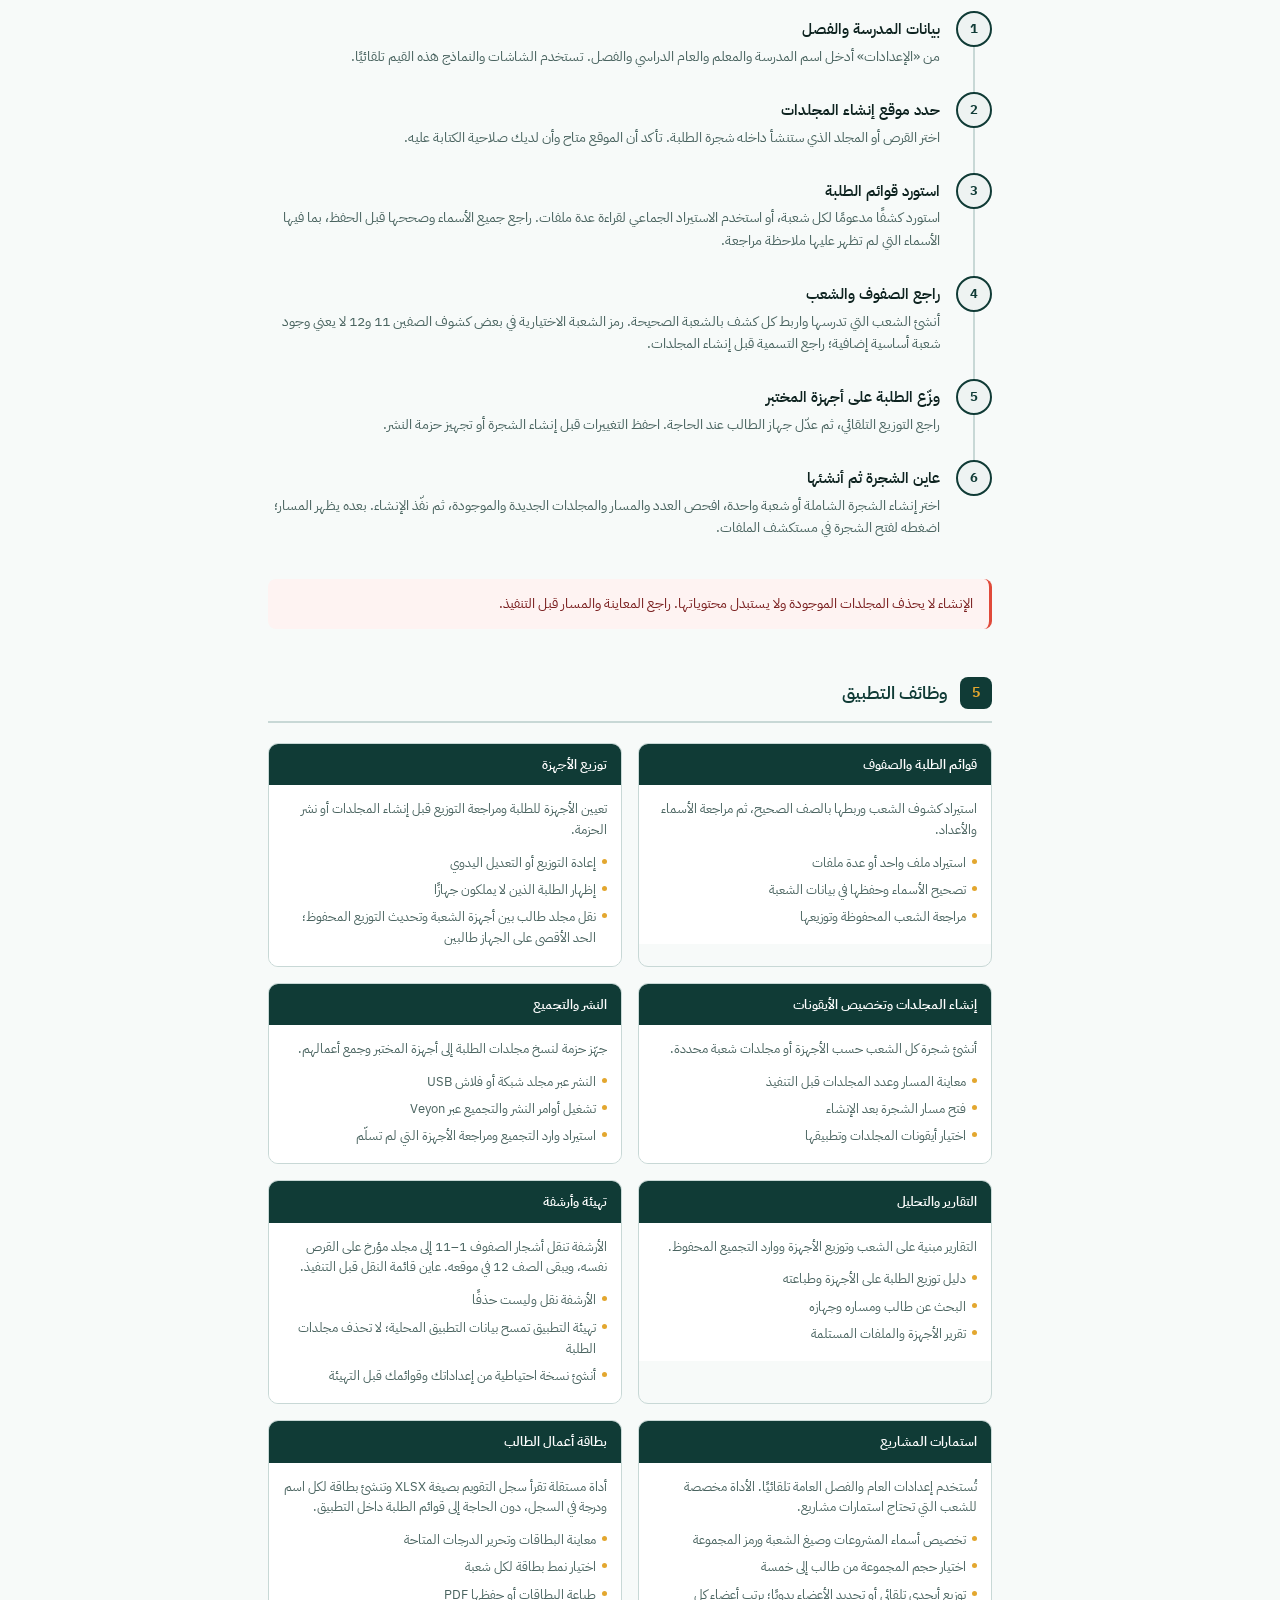
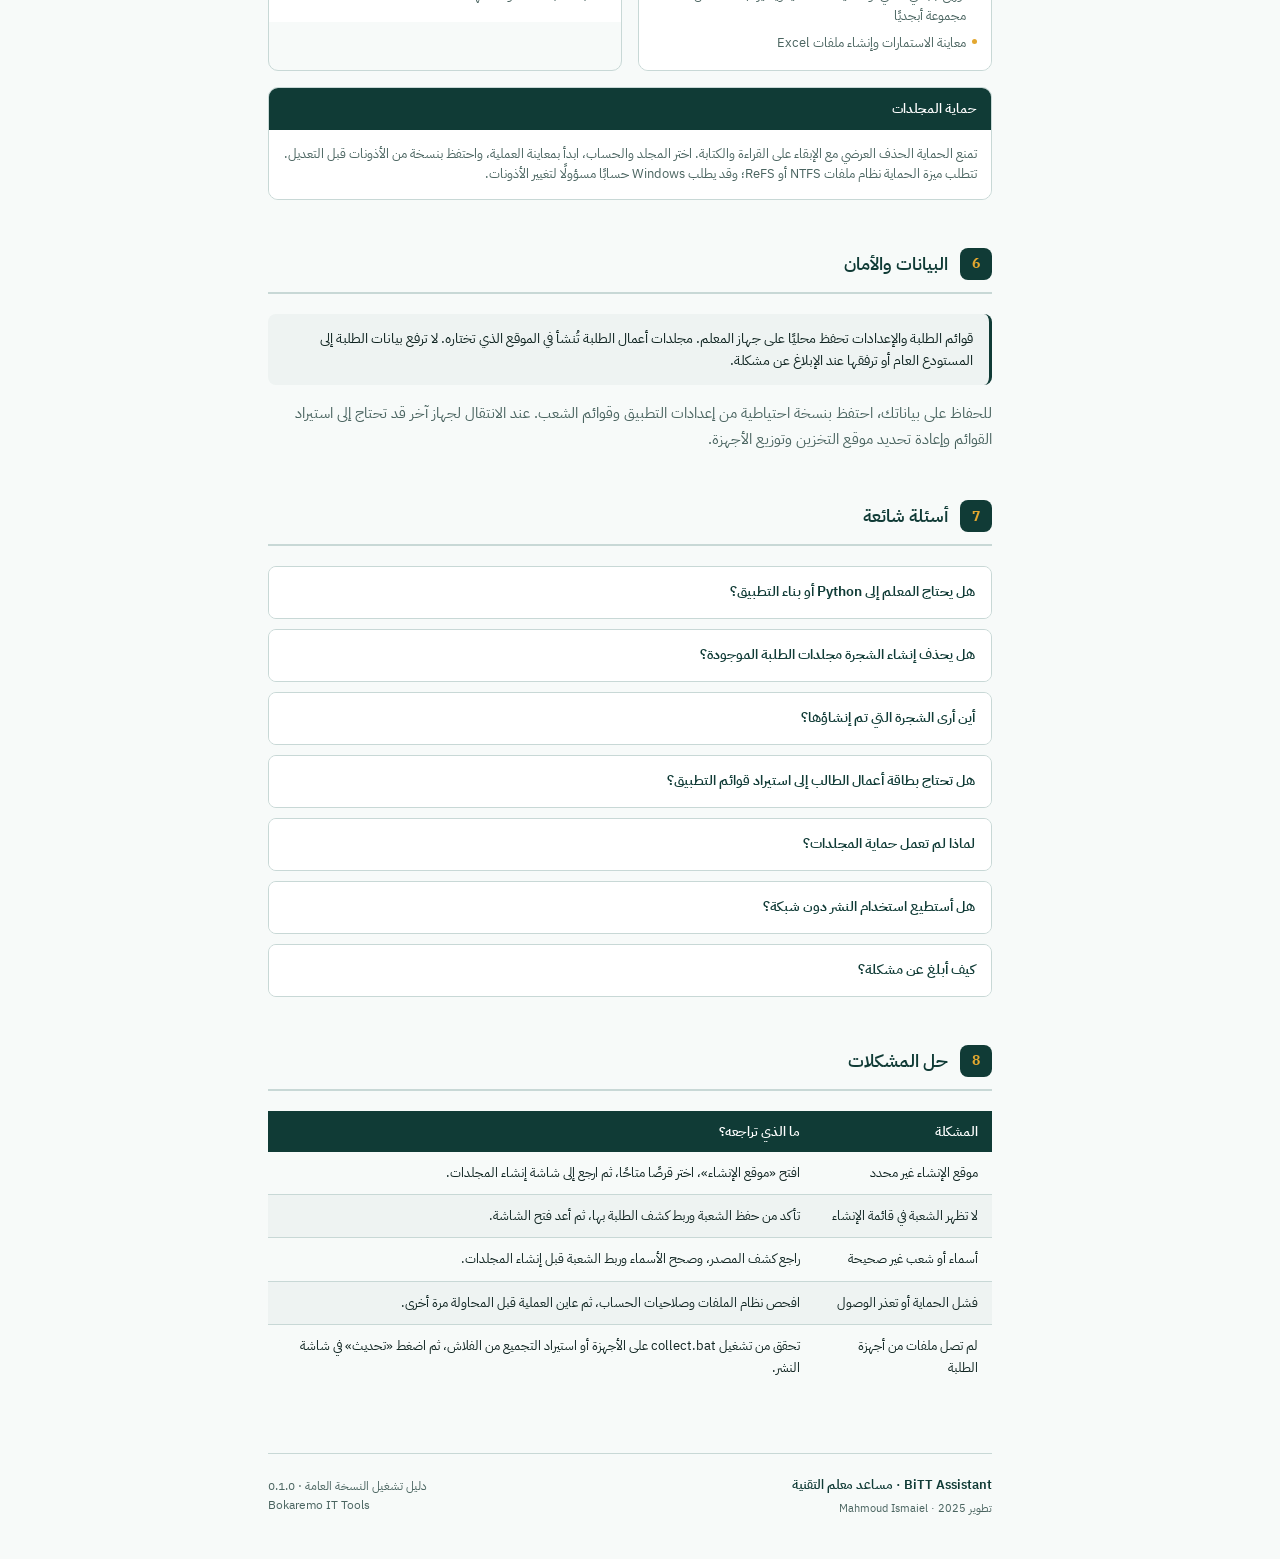
==== commit 1a797a65: "Add files via upload" ====
--- a/index.html
+++ b/index.html
@@ -501,6 +501,14 @@
     .req-grid { grid-template-columns: 1fr; }
     .hero { grid-template-columns: 1fr; }
   }
+  .download-panel { margin: -20px 0 40px; padding: 18px 20px; background: var(--gold-light); border: 1px solid var(--gold); border-radius: 12px; }
+  .download-title { font-weight: 700; margin-bottom: 10px; color: var(--green); }
+  .download-actions { display: flex; flex-wrap: wrap; gap: 10px; }
+  .download-link { display: inline-block; padding: 10px 16px; border-radius: 8px; background: var(--green); color: var(--white); text-decoration: none; font-weight: 600; }
+  .download-link:hover { background: var(--green-light); }
+  .download-link.secondary { background: var(--white); color: var(--green); border: 1px solid var(--border); }
+  .download-note { margin-top: 10px; color: var(--text-muted); font-size: 12px; }
+  @media (max-width: 860px) { .download-panel { margin-top: -20px; } }
 </style>
 <meta name="description" content="دليل معلم التقنية لتنظيم قوائم الطلبة ومجلداتهم وأعمالهم عبر BiTT Assistant.">
 <meta property="og:type" content="website">
@@ -540,6 +548,14 @@
       </div>
       <div class="hero-badge"><span class="hero-badge-num">0.1.0</span><span class="hero-badge-label">نسخة المعلمين</span></div>
     </div>
+    <div class="download-panel" aria-label="تنزيل التطبيق">
+      <div class="download-title">نزّل التطبيق للمعلمين</div>
+      <div class="download-actions">
+        <a class="download-link" href="https://github.com/Bokaremo/BiTT-Assistant/releases/latest/download/BittAssistant-Setup.exe">⬇ تنزيل نسخة التثبيت</a>
+        <a class="download-link secondary" href="https://github.com/Bokaremo/BiTT-Assistant/releases/latest/download/BittAssistant-Portable.exe">تنزيل النسخة المحمولة</a>
+      </div>
+      <div class="download-note">يبدأ التنزيل مباشرة. إذا لم يبدأ أو ظهر خطأ 404، فملفات الإصدار لم تُرفق بعد في صفحة الإصدارات.</div>
+    </div>
 
     <section class="section" id="overview">
       <div class="section-header"><div class="section-num">1</div><h2 class="section-title">نظرة عامة</h2></div>
